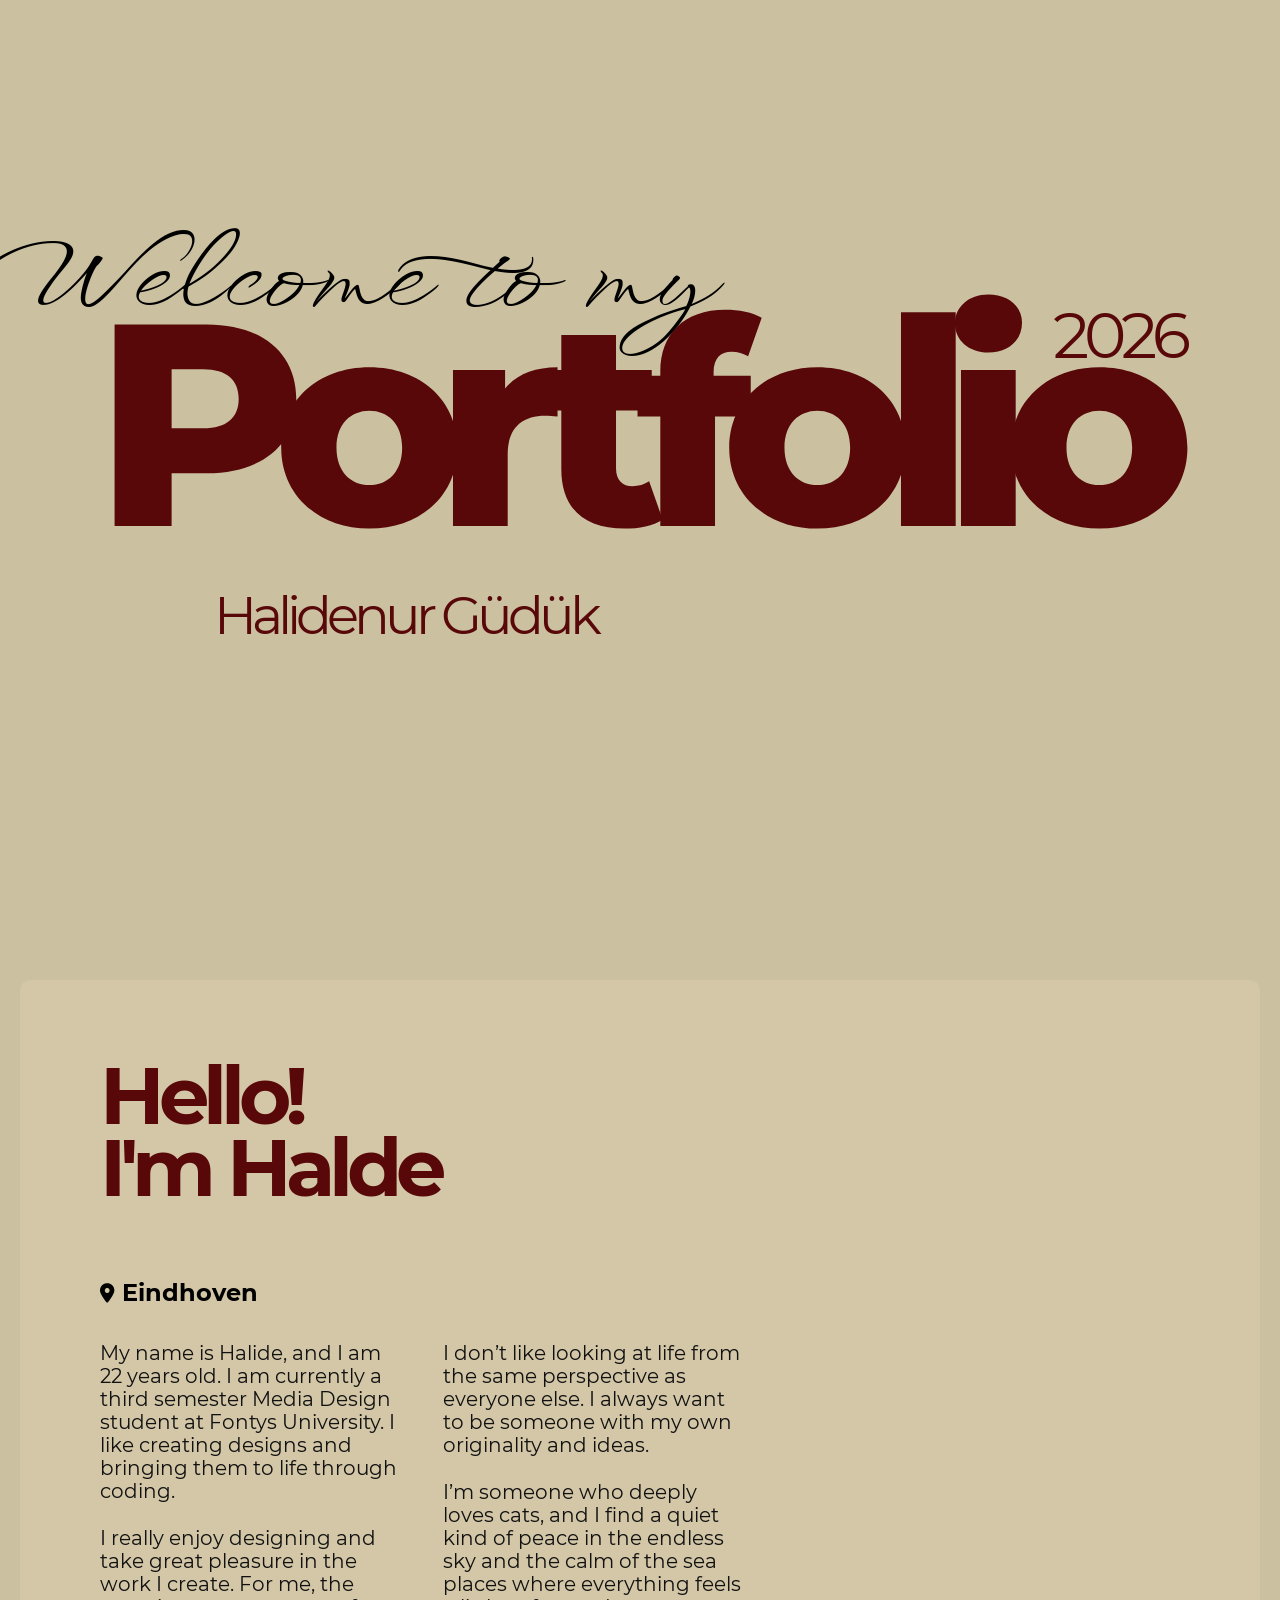
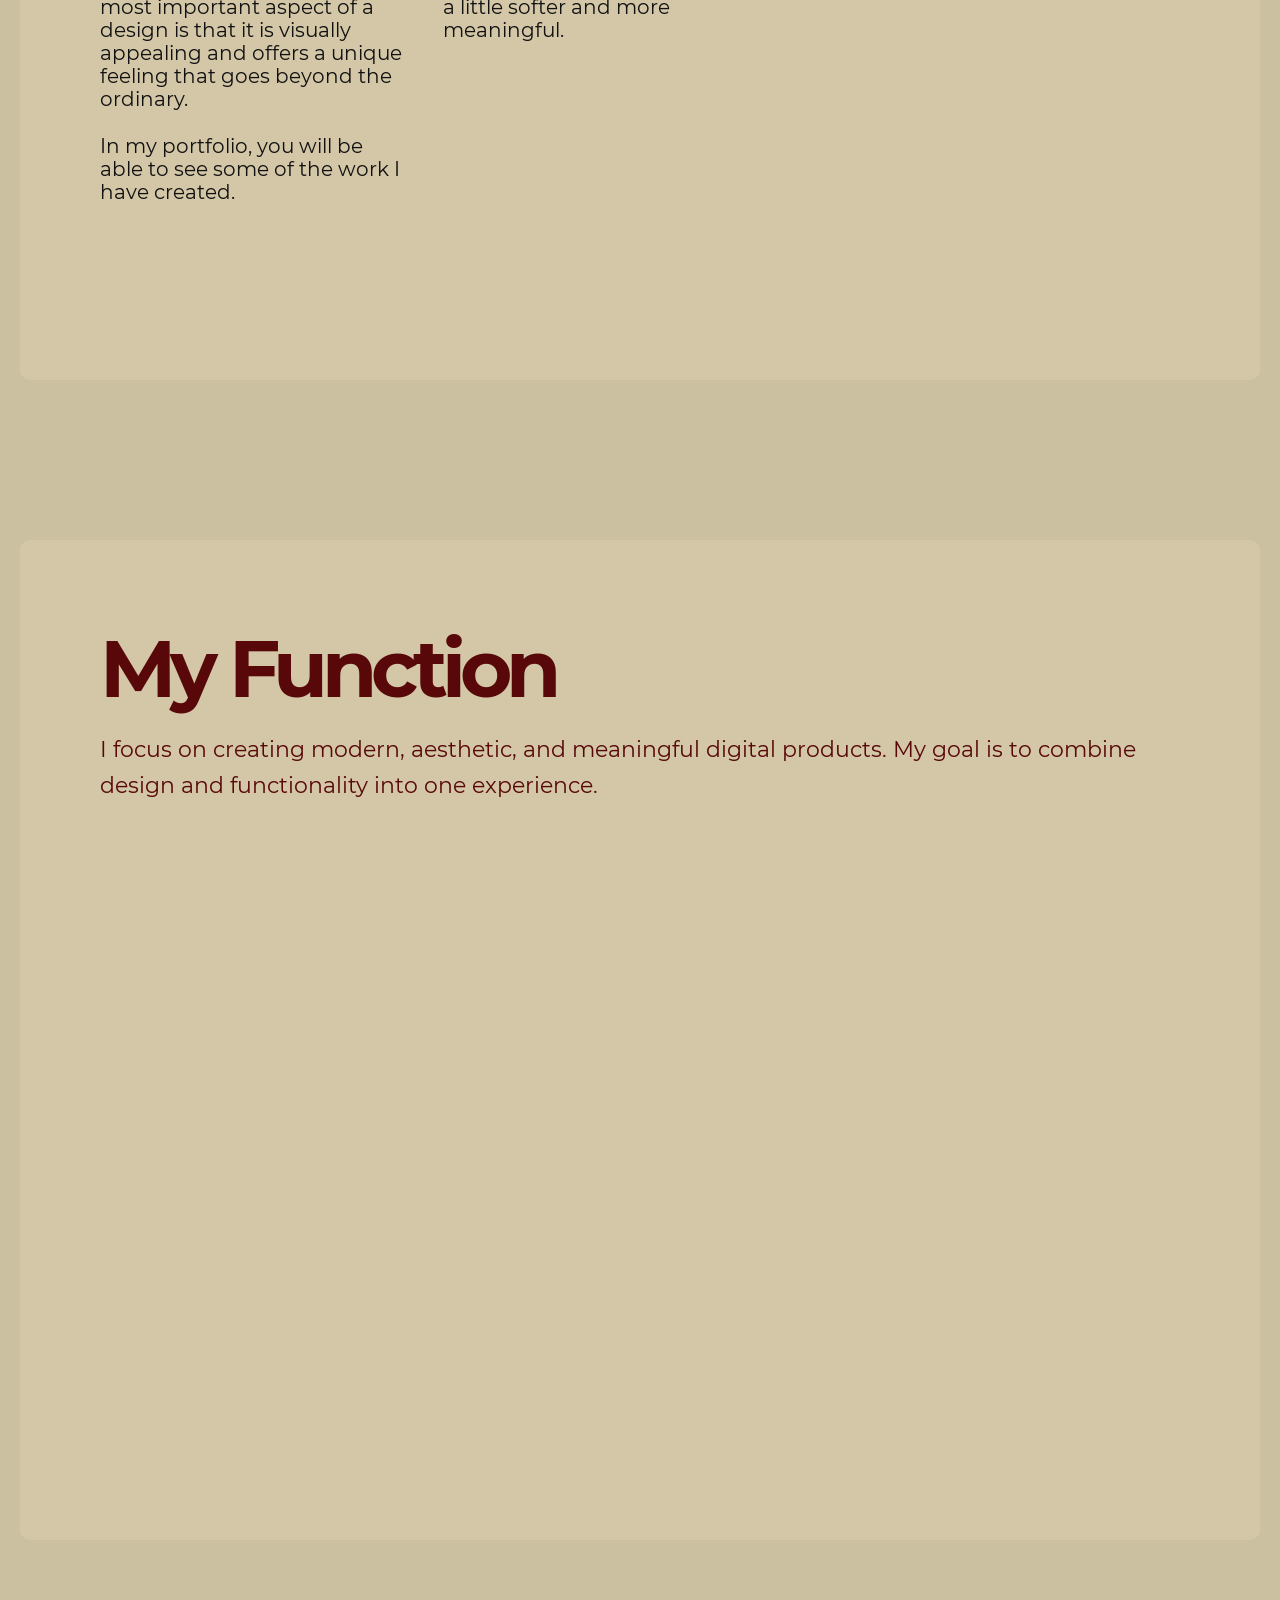
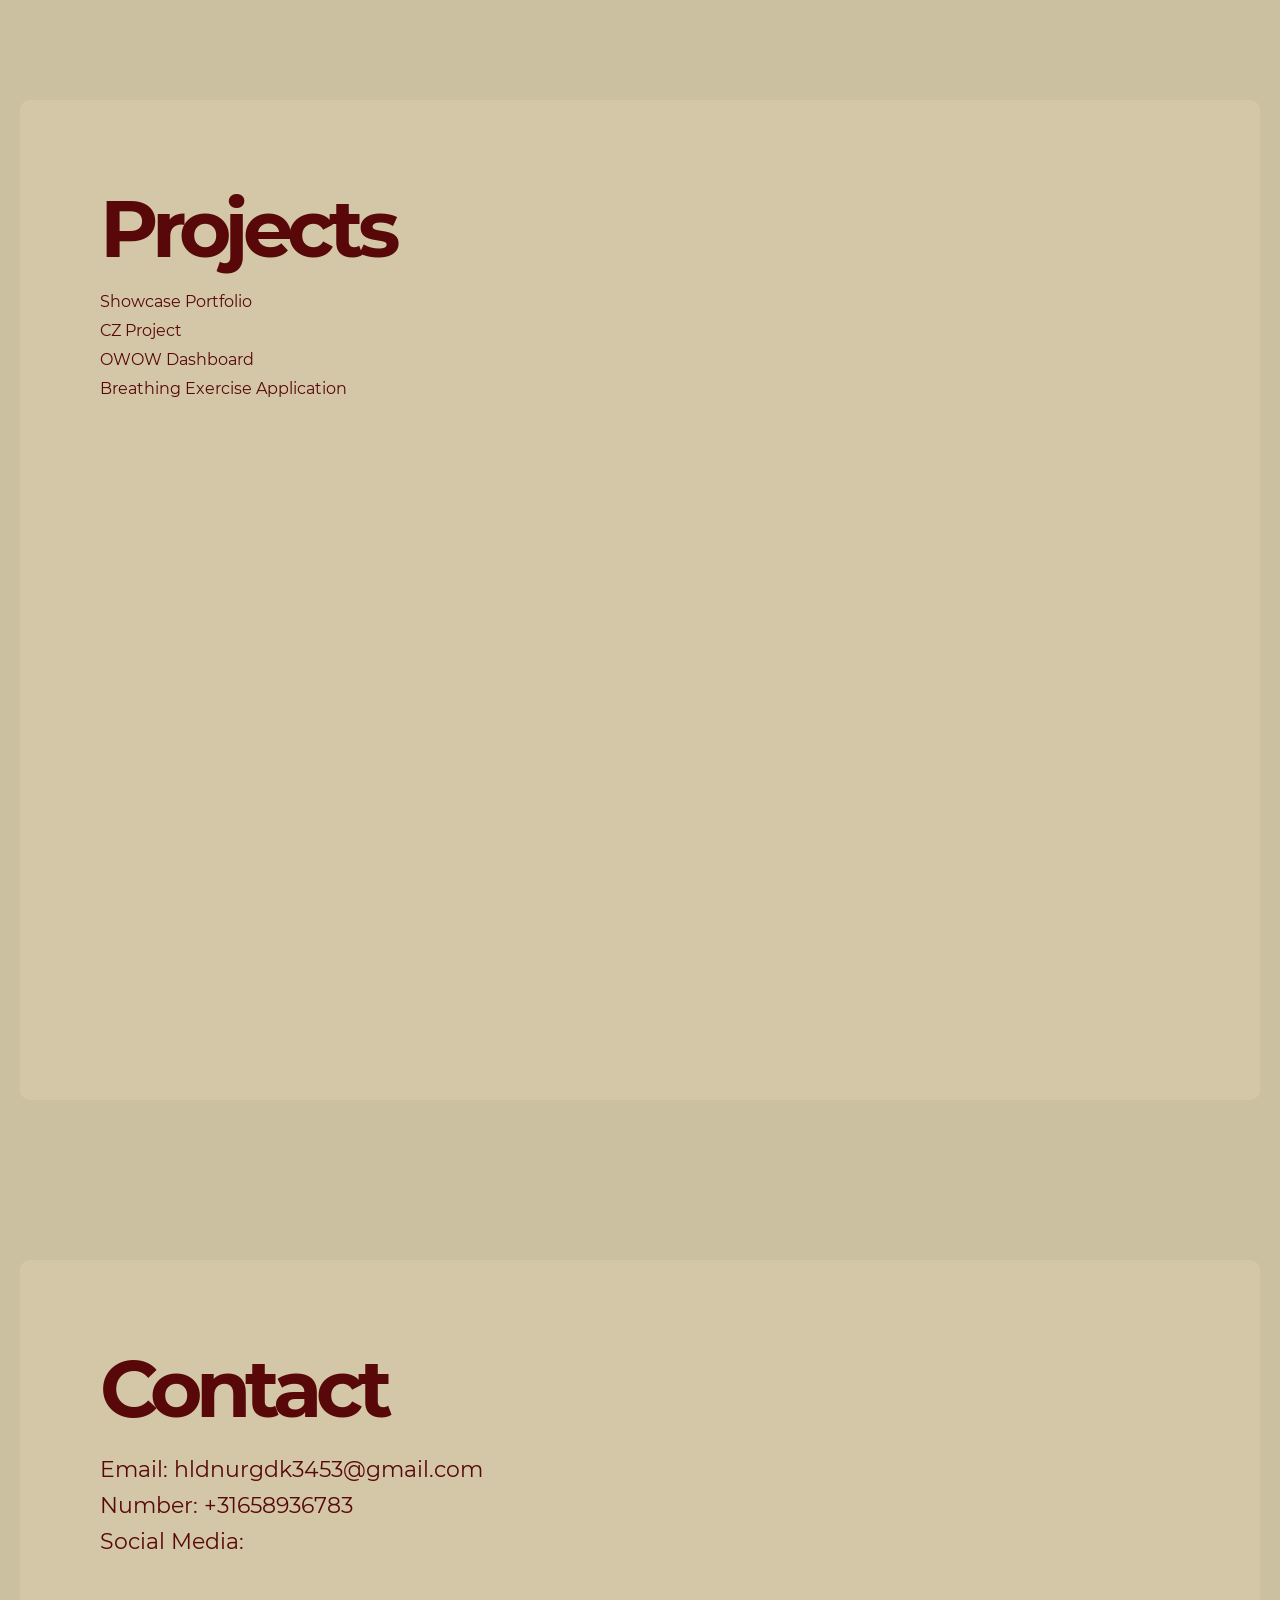
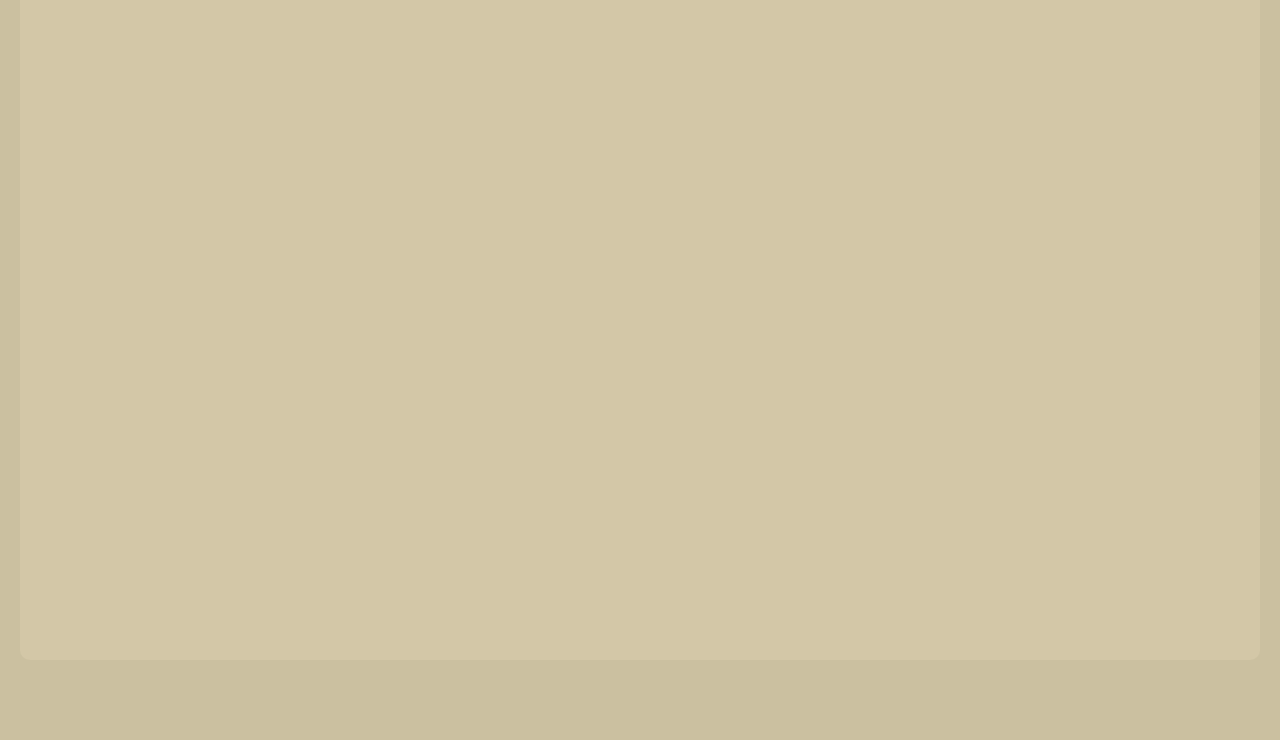
==== index.html @ fb5abbe4 "first commit" ====
<!DOCTYPE html>
<html lang="en">
<head>
    <meta charset="UTF-8">
    <meta name="viewport" content="width=device-width, initial-scale=1.0">
    <title>Portfolio - Halde</title>
    <link rel="stylesheet" href="https://cdnjs.cloudflare.com/ajax/libs/font-awesome/6.5.0/css/all.min.css">
    <link rel="stylesheet" href="css/style.css">
</head>
<body>

<!-- HERO -->
<section class="hero">
    <div class="hero-content">
        <h1 class="script-title">Welcome to my</h1>

        <div class="portfolio-row">
            <h2 class="main-title">Portfolio</h2>
            <span class="year">2026</span>
        </div>

        <div class="line"></div>

        <p class="name">Halidenur Güdük</p>
    </div>
</section>


<section class="about">
    <div class="card">
        <h2>Hello! <br> I'm Halde</h2>

        <p class="location">
        <i class="fa-solid fa-location-dot"></i>
            Eindhoven
        </p>
        
        <div class="about-text">
            <div>
                <p>My name is Halide, and I am 22 years old. I am currently a third semester Media Design student at Fontys University. I like creating designs and bringing them to life through coding.</p>
                <p>I really enjoy designing and take great pleasure in the work I create. For me, the most important aspect of a design is that it is visually appealing and offers a unique feeling that goes beyond the ordinary.</p>
                <p>In my portfolio, you will be able to see some of the work I have created.</p>
            </div>

            <div>
                <p>I don’t like looking at life from the same perspective as everyone else. I always want to be someone with my own originality and ideas.</p>
                <p>I’m someone who deeply loves cats, and I find a quiet kind of peace in the endless sky and the calm of the sea places where everything feels a little softer and more meaningful.</p>
            </div>
        </div>
    </div>
</section>


<!-- FUNCTION -->
<section class="function">
    <div class="card">
        <h2>My Function</h2>
        <p>
            I focus on creating modern, aesthetic, and meaningful digital products.
            My goal is to combine design and functionality into one experience.
        </p>
    </div>
</section>

<!-- PROJECTS -->
<section class="projects">
    <div class="card">
        <h2>Projects</h2>
        <ul>
            <li>Showcase Portfolio</li>
            <li>CZ Project</li>
            <li>OWOW Dashboard</li>
            <li>Breathing Exercise Application</li>
        </ul>
    </div>
</section>

<!-- CONTACT -->
<section class="contact">
    <div class="card">
        <h2>Contact</h2>
        <p>Email: hldnurgdk3453@gmail.com</p>
        <p>Number: +31658936783</p>
        <p>Social Media: </p>
    </div>
</section>

<script src="js/scripts.js"></script>
</body>
</html>
---- css/style.css ----
@font-face {
    font-family: 'Montserrat';
    src: url('../fonts/montserrat.regular.ttf') format('truetype');
    font-weight: 400;
}

@font-face {
    font-family: 'Montserrat';
    src: url('../fonts/montserrat.bold.ttf') format('truetype');
    font-weight: 700;
}

@font-face {
    font-family: 'Montserrat';
    src: url('../fonts/montserrat.extrabold.otf') format('opentype');
    font-weight: 900;
}

@font-face {
    font-family: 'WindSong';
    src: url('../fonts/WindSong-Regular.ttf') format('truetype');
    font-weight: 400;
}

@font-face {
    font-family: 'WindSong';
    src: url('../fonts/WindSong-Medium.ttf') format('truetype');
    font-weight: 500;
}


* {
    margin: 0;
    padding: 0;
    box-sizing: border-box;
}

body {
    font-family: 'Montserrat', sans-serif;
    background-color: #CBC0A0;
    color: #690706;
}

.hero {
    min-height: 100vh;
    background-color: #CBC0A0;
    display: flex;
    align-items: center;
    justify-content: center;
    overflow: hidden;
}

.hero-content {
    width: 88%;
    max-width: 1400px;
    position: relative;
}

.script-title {
    font-family: 'WindSong', cursive;
    font-size: 6.5rem;
    font-weight: 400;
    color: #000000;
    line-height: 0.8;
    margin-left: -130px;
    margin-bottom: -15px;
}

.portfolio-row {
    display: flex;
    align-items: flex-start;
    gap: 28px;
}

.main-title {
    font-family: 'Montserrat', sans-serif;
    font-size: 18rem;
    font-weight: 900;
    letter-spacing: -30px;
    line-height: 0.78;
    color: #580809;
}

.year {
    font-size: 4rem;
    font-weight: 400;
    letter-spacing: -5px;
    margin-top: -15px;
    margin-left: -140px;
    color: #580809;
}


.name {
    font-size: 3.3rem;
    font-weight: 400;
    letter-spacing: -5px;
    margin-left: 120px;
    margin-top: 22px;
    color: #580809;
}

/* SECTIONS */
section {
    padding: 80px 20px;
    display: flex;
    justify-content: center;
}

/* CARD */
.card {
    background: #d3c7a7;
    color: #580809;
    padding: 80px;
    max-width: 3000px;
    min-height: 1000px;
    width: 100%;
    border-radius: 10px;
}

 .location {
    display: flex;
    align-items: center;
    gap: 8px;

    font-size: 1.5em;
    font-weight: 600;
    color: #000000;
}

.location i {
    font-size: 1.2rem;
}

/* ABOUT SECTION */
.about .card {
    position: relative;
}

.about .card h2 {
    font-size: 5rem;
    line-height: 0.9;
    margin-bottom: 70px;
}

.about-text {
    width: 650px;
    display: grid;
    grid-template-columns: 1fr 1fr;
    gap: 35px;
    margin-top: 30px;
}

.about-text p {
    font-size: 1.25rem;
    line-height: 1.15;
    margin-bottom: 24px;
    color: #111;
}

/* TEXT */
h2 {
    margin-bottom: 15px;
    font-size: 5rem;
    letter-spacing: -6px;
}

p {
    line-height: 1.6;
    font-size: 1.4rem;
}

/* PROJECT LIST */
ul {
    list-style: none;
}

li {
    margin: 10px 0;
}
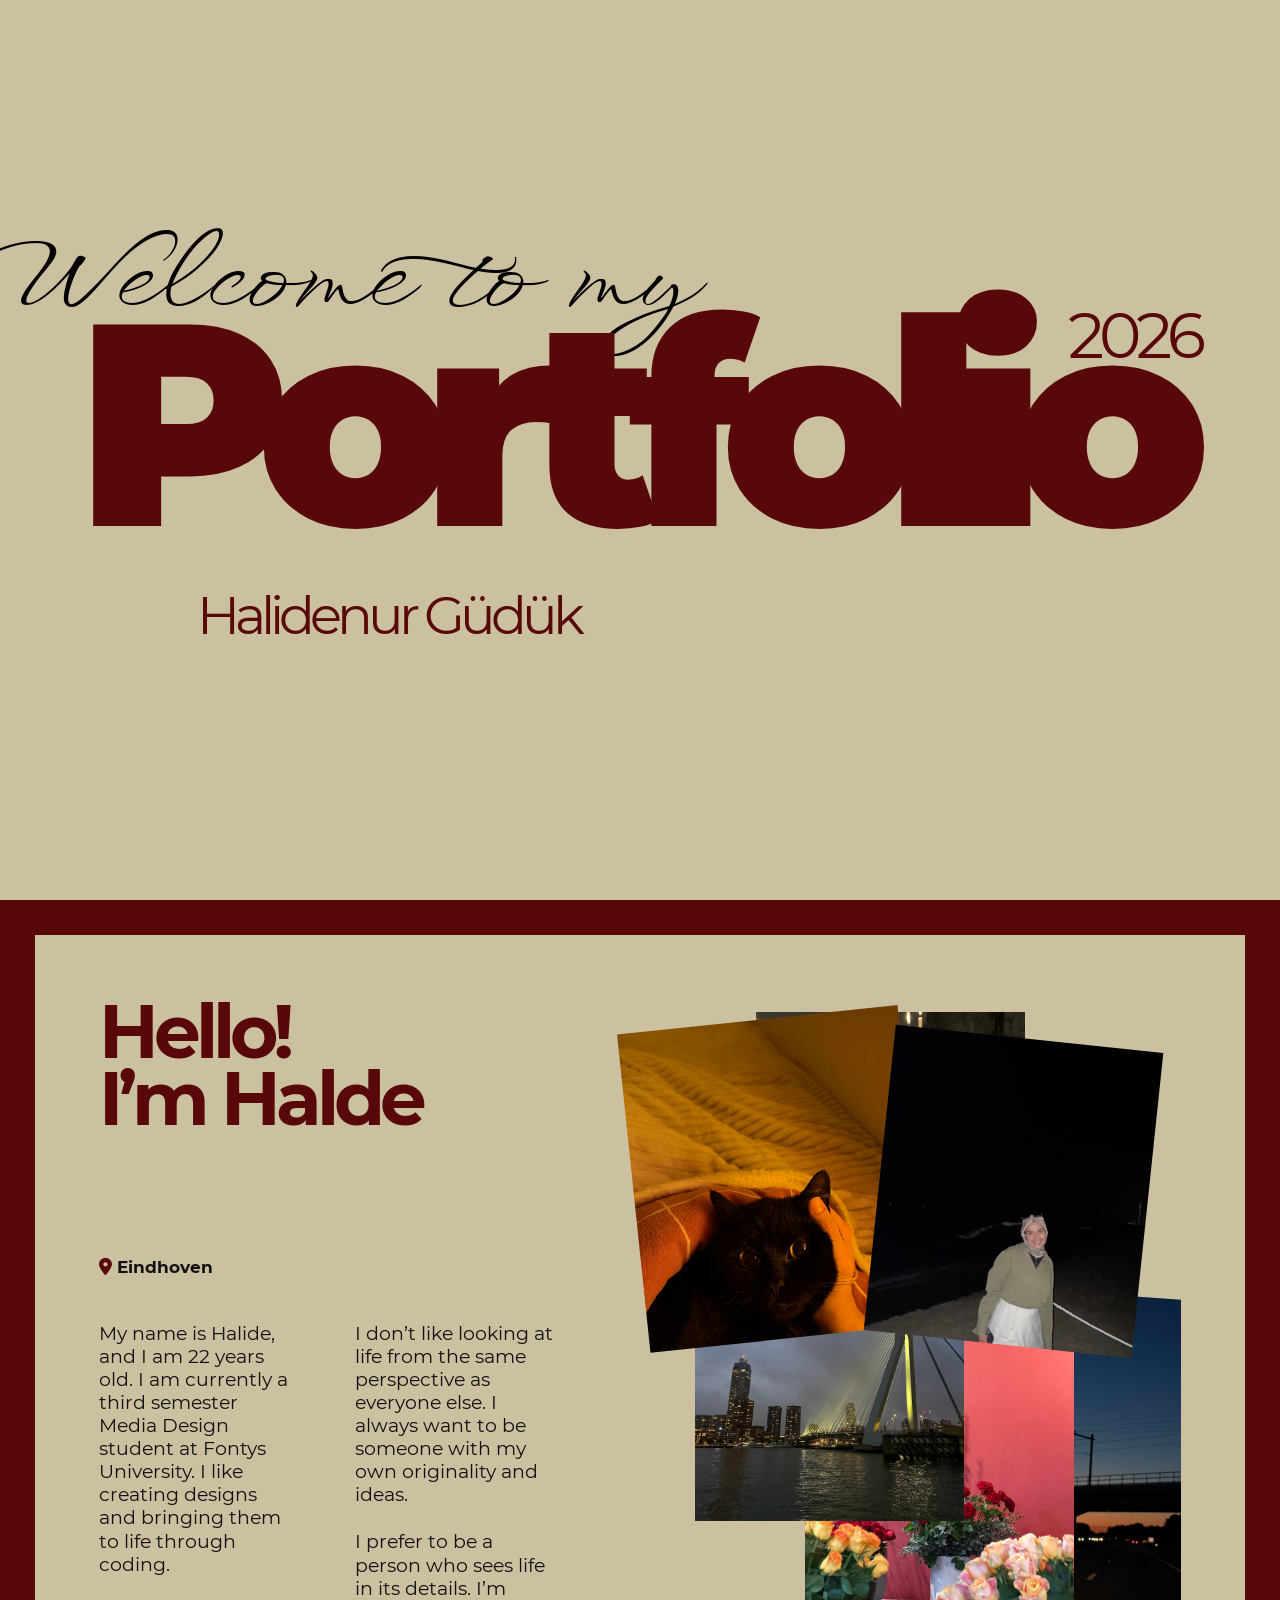
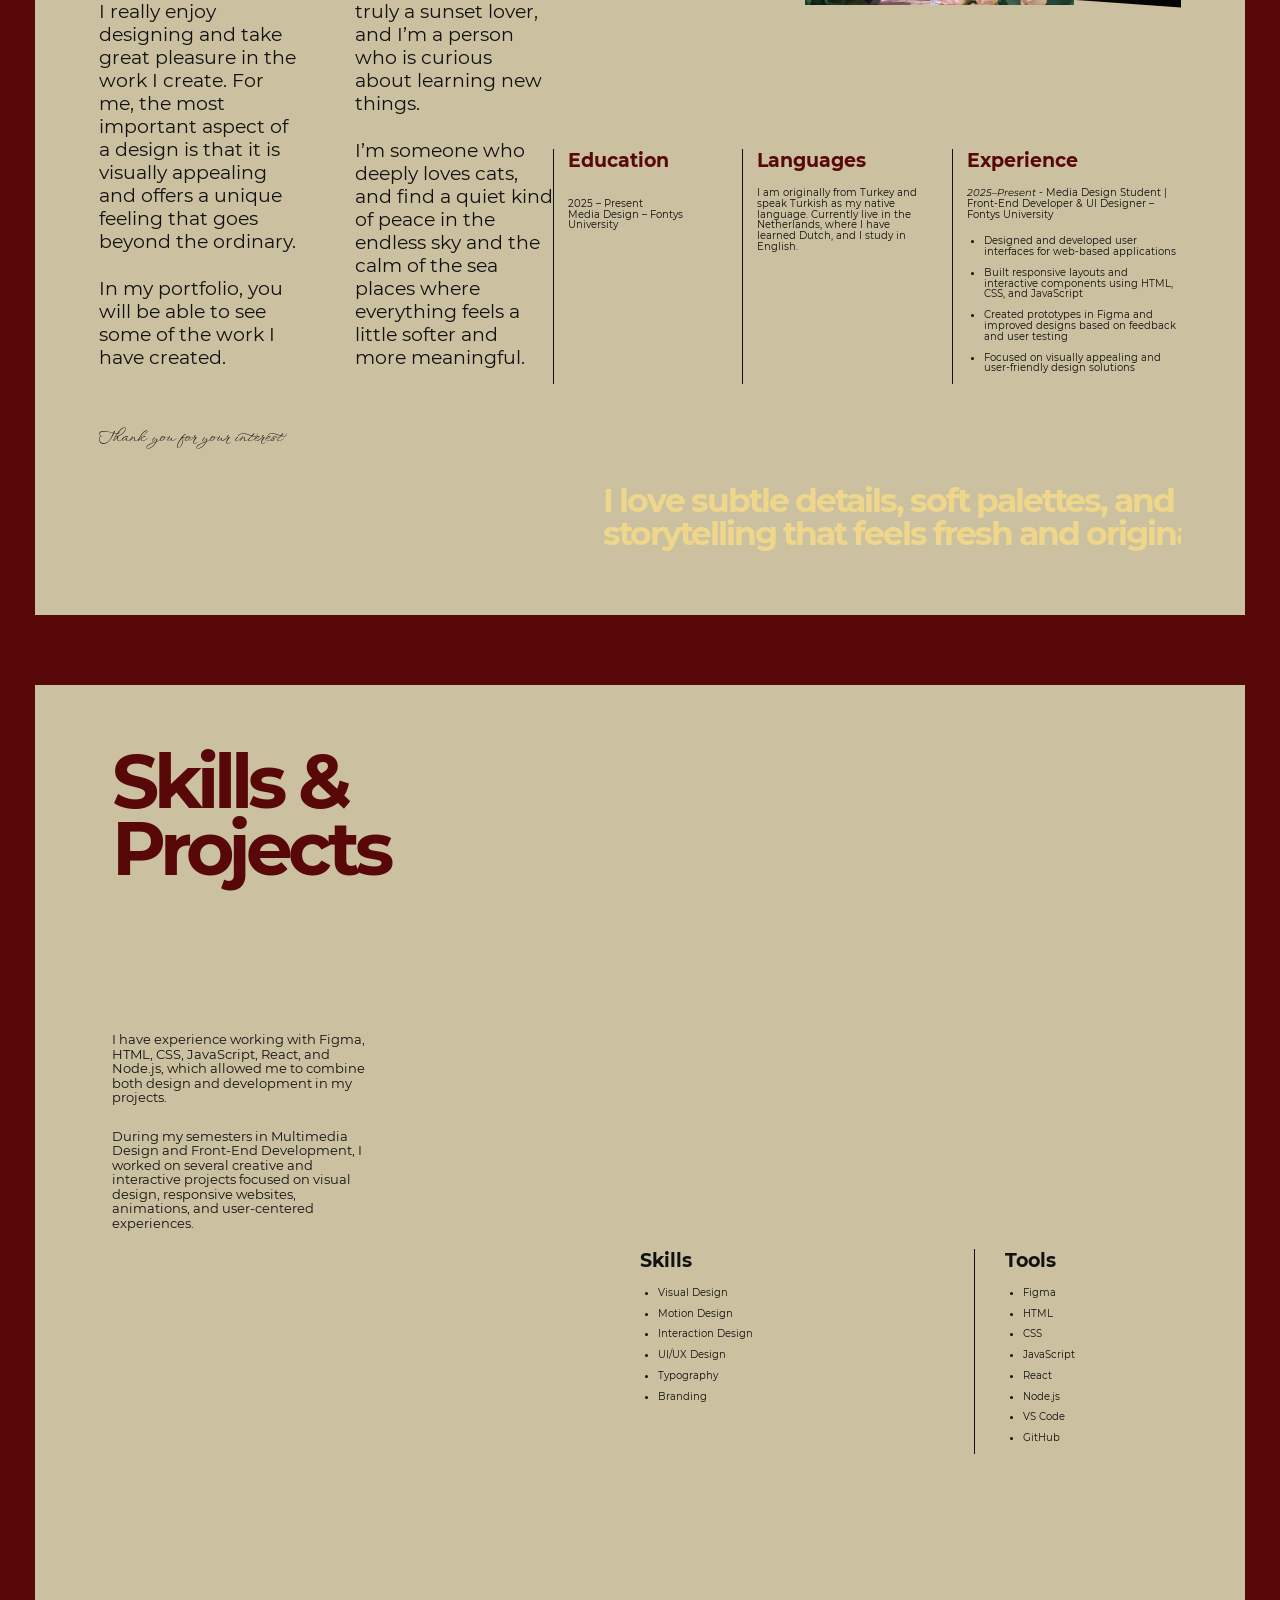
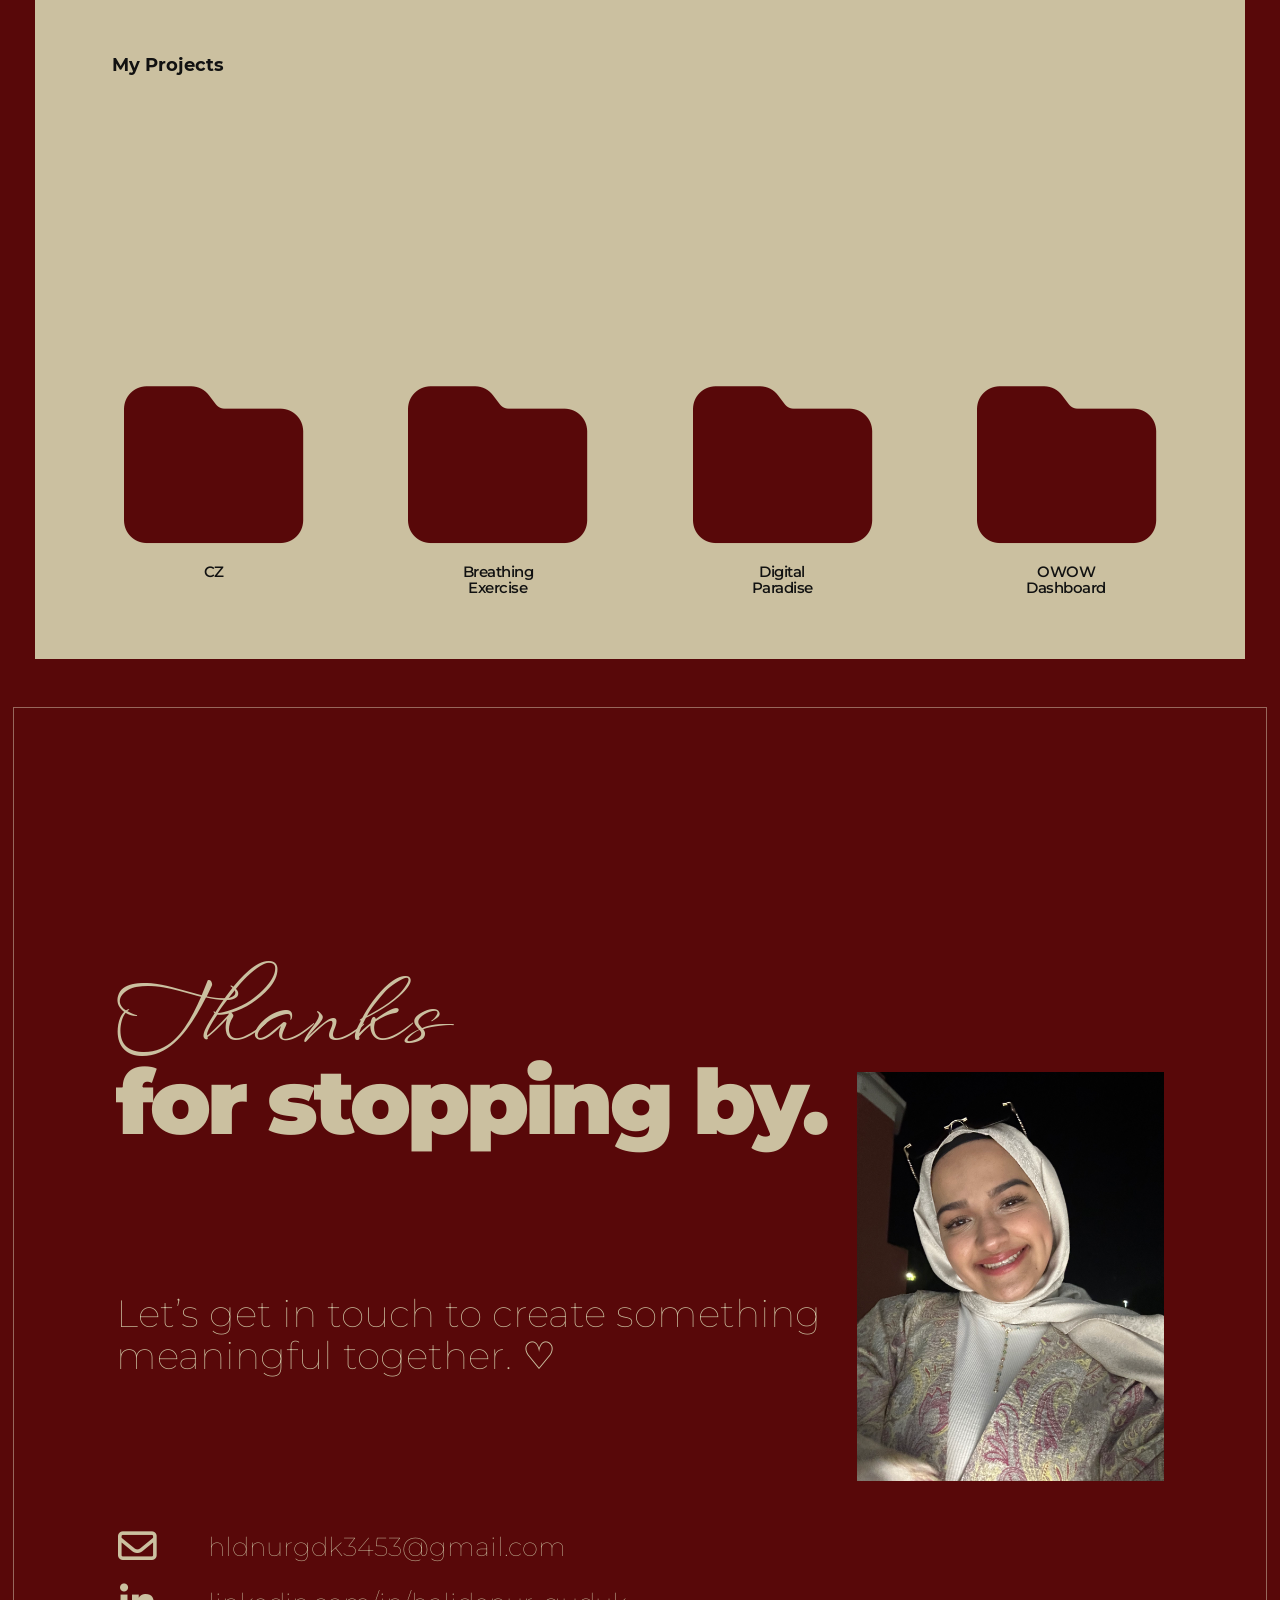
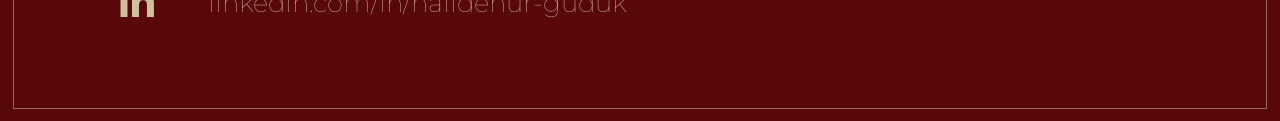
==== commit b4ac99f6: "The Final Version" ====
--- a/index.html
+++ b/index.html
@@ -5,6 +5,9 @@
     <meta name="viewport" content="width=device-width, initial-scale=1.0">
     <title>Portfolio - Halde</title>
     <link rel="stylesheet" href="https://cdnjs.cloudflare.com/ajax/libs/font-awesome/6.5.0/css/all.min.css">
+    <link rel="preconnect" href="https://fonts.googleapis.com">
+    <link rel="preconnect" href="https://fonts.gstatic.com" crossorigin>
+    <link href="https://fonts.googleapis.com/css2?family=Montserrat:wght@200;300;400;500;700;900&display=swap" rel="stylesheet">
     <link rel="stylesheet" href="css/style.css">
 </head>
 <body>
@@ -26,62 +29,275 @@
 </section>
 
 
-<section class="about">
-    <div class="card">
-        <h2>Hello! <br> I'm Halde</h2>
+<section class="about frame-about">
+    <div class="about-frame">
+
+    <div class="about-left">
+        <h2>Hello!<br>I’m Halde</h2>
 
         <p class="location">
-        <i class="fa-solid fa-location-dot"></i>
+            <i class="fa-solid fa-location-dot"></i>
             Eindhoven
         </p>
-        
-        <div class="about-text">
+
+        <div class="about-columns">
             <div>
                 <p>My name is Halide, and I am 22 years old. I am currently a third semester Media Design student at Fontys University. I like creating designs and bringing them to life through coding.</p>
+
                 <p>I really enjoy designing and take great pleasure in the work I create. For me, the most important aspect of a design is that it is visually appealing and offers a unique feeling that goes beyond the ordinary.</p>
+
                 <p>In my portfolio, you will be able to see some of the work I have created.</p>
+
+                <p class="signature">Thank you for your interest</p>
             </div>
 
             <div>
                 <p>I don’t like looking at life from the same perspective as everyone else. I always want to be someone with my own originality and ideas.</p>
-                <p>I’m someone who deeply loves cats, and I find a quiet kind of peace in the endless sky and the calm of the sea places where everything feels a little softer and more meaningful.</p>
-            </div>
-        </div>
-    </div>
+
+                <p>I prefer to be a person who sees life in its details. I’m truly a sunset lover, and I’m a person who is curious about learning new things.</p>
+
+                <p>I’m someone who deeply loves cats, and find a quiet kind of peace in the endless sky and the calm of the sea places where everything feels a little softer and more meaningful.</p>
+            </div>
+        </div>
+    </div>
+
+    <div class="about-right">
+
+        <div class="photo-collage">
+            <img src="images/photo3.jpeg" class="photo photo-1" alt="">
+            <img src="images/photo4.jpeg" class="photo photo-2" alt="">
+            <img src="images/photo7.jpeg" class="photo photo-3" alt="">
+            <img src="images/photo19.jpeg" class="photo photo-4" alt="">
+            <img src="images/photo22.jpeg" class="photo photo-5" alt="">
+            <img src="images/photo25.jpeg" class="photo photo-6" alt="">
+        </div>
+
+	<div id="hiddenGallery" style="display:none;">
+            <img src="images/photo1.jpeg" alt="">
+            <img src="images/photo2.jpeg" alt="">
+            <img src="images/photo5.jpeg" alt="">
+            <img src="images/photo6.jpeg" alt="">
+            <img src="images/photo8.jpeg" alt="">
+            <img src="images/photo9.jpeg" alt="">
+            <img src="images/photo10.jpeg" alt="">
+            <img src="images/photo11.jpeg" alt="">
+            <img src="images/photo12.jpeg" alt="">
+            <img src="images/photo13.jpeg" alt="">
+            <img src="images/photo14.jpeg" alt="">
+            <img src="images/photo15.jpeg" alt="">
+            <img src="images/photo16.jpeg" alt="">
+            <img src="images/photo17.jpeg" alt="">
+            <img src="images/photo18.jpeg" alt="">
+            <img src="images/photo20.jpeg" alt="">
+            <img src="images/photo21.jpeg" alt="">
+            <img src="images/photo23.jpeg" alt="">
+            <img src="images/photo24.jpeg" alt="">
+            <img src="images/photo26.jpeg" alt="">
+        </div>
+
+        <div class="photo-lightbox" id="photoLightbox">
+            <button class="lightbox-close" id="lightboxClose">×</button>
+            <button class="lightbox-btn left" id="prevPhoto">‹</button>
+            <img src="" alt="" id="lightboxImage">
+            <button class="lightbox-btn right" id="nextPhoto">›</button>
+        </div>
+
+
+        <div class="info-row">
+            <div>
+                <h3>Education</h3>
+                <p><br>2025 – Present<br>Media Design – Fontys University</p>
+            </div>
+
+            <div>
+                <h3>Languages</h3>
+                <p>
+                    I am originally from Turkey and speak Turkish as my native language.
+                    Currently live in the Netherlands, where I have learned Dutch,
+                    and I study in English.
+                </p>
+            </div>
+
+            <div>
+                <h3>Experience</h3>
+
+                <p>
+                    <em>2025–Present</em> - Media Design Student |
+                    Front-End Developer & UI Designer – Fontys University
+                </p>
+
+                <ul>
+                    <li>Designed and developed user interfaces for web-based applications</li>
+                    <li>Built responsive layouts and interactive components using HTML, CSS, and JavaScript</li>
+                    <li>Created prototypes in Figma and improved designs based on feedback and user testing</li>
+                    <li>Focused on visually appealing and user-friendly design solutions</li>
+                </ul>
+            </div>
+        </div>
+
+        <h3 class="bottom-quote">
+            I love subtle details, soft palettes, and<br>
+            storytelling that feels fresh and original.
+        </h3>
+
+    </div>
+
+</div>
+
 </section>
 
 
-<!-- FUNCTION -->
-<section class="function">
-    <div class="card">
-        <h2>My Function</h2>
-        <p>
-            I focus on creating modern, aesthetic, and meaningful digital products.
-            My goal is to combine design and functionality into one experience.
-        </p>
+<!-- SKILLS & PROJECTS -->
+<section class="skills-projects">
+    <div class="skills-frame">
+
+        <div class="skills-top">
+            <div class="skills-left">
+                <h2>Skills &<br>Projects</h2>
+
+                <p>
+                    I have experience working with Figma, HTML, CSS, JavaScript,
+                    React, and Node.js, which allowed me to combine both design
+                    and development in my projects.
+                </p>
+
+                <p>
+                    During my semesters in Multimedia Design and Front-End Development,
+                    I worked on several creative and interactive projects focused on
+                    visual design, responsive websites, animations, and user-centered
+                    experiences.
+                </p>
+            </div>
+
+            <div class="skills-list">
+                <h3>Skills</h3>
+                <ul>
+                    <li>Visual Design</li>
+                    <li>Motion Design</li>
+                    <li>Interaction Design</li>
+                    <li>UI/UX Design</li>
+                    <li>Typography</li>
+                    <li>Branding</li>
+                </ul>
+            </div>
+
+            <div class="tools-list">
+                <h3>Tools</h3>
+                <ul>
+                    <li>Figma</li>
+                    <li>HTML</li>
+                    <li>CSS</li>
+                    <li>JavaScript</li>
+                    <li>React</li>
+                    <li>Node.js</li>
+                    <li>VS Code</li>
+                    <li>GitHub</li>
+                </ul>
+            </div>
+        </div>
+
+        <h3 class="my-projects-title">My Projects</h3>
+
+        <div class="folder-row">
+            <a href="projects/cz.html" class="project-folder">
+                <div class="folder-preview">
+
+                    <img src="images/photo31.png" class="preview-img img-1" alt="">
+                    <img src="images/photo30.png" class="preview-img img-2" alt="">
+                    <img src="images/photo29.png" class="preview-img img-3" alt="">
+
+                    <i class="fa-solid fa-folder"></i>
+                </div>
+                <span>CZ</span>
+            </a>
+
+
+              <a href="projects/breathing.html" class="project-folder">
+
+                <div class="folder-preview">
+
+                    <img src="images/photo32.png" class="preview-img img-1" alt="">
+                    <img src="images/photo33.png" class="preview-img img-2" alt="">
+                    <img src="images/photo35.png" class="preview-img img-3" alt="">
+
+                    <i class="fa-solid fa-folder"></i>
+
+                </div>
+                <span>Breathing<br>Exercise</span>
+            </a>
+
+
+            <a href="projects/digital-paradise.html" class="project-folder">
+
+                <div class="folder-preview">
+
+                    <img src="images/photo36.png" class="preview-img img-1" alt="">
+                    <img src="images/photo37.png" class="preview-img img-2" alt="">
+                    <img src="images/photo38.png" class="preview-img img-3" alt="">
+
+                    <i class="fa-solid fa-folder"></i>
+
+                </div>
+                <span>Digital<br>Paradise</span>
+            </a>
+
+            <a href="projects/owow-dashboard.html" class="project-folder">
+
+                <div class="folder-preview">
+
+                    <img src="images/photo40.png" class="preview-img img-1" alt="">
+                    <img src="images/photo41.png" class="preview-img img-2" alt="">
+                    <img src="images/photo43.png" class="preview-img img-3" alt="">
+
+                    <i class="fa-solid fa-folder"></i>
+
+                </div>
+
+                <span>OWOW<br>Dashboard</span>
+
+            </a>
+        </div>
+
     </div>
 </section>
 
-<!-- PROJECTS -->
-<section class="projects">
-    <div class="card">
-        <h2>Projects</h2>
-        <ul>
-            <li>Showcase Portfolio</li>
-            <li>CZ Project</li>
-            <li>OWOW Dashboard</li>
-            <li>Breathing Exercise Application</li>
-        </ul>
-    </div>
-</section>
 
 <!-- CONTACT -->
-<section class="contact">
-    <div class="card">
-        <h2>Contact</h2>
-        <p>Email: hldnurgdk3453@gmail.com</p>
-        <p>Number: +31658936783</p>
-        <p>Social Media: </p>
+<section class="contact-section">
+    <div class="contact-frame">
+
+        <div class="contact-inner">
+
+            <div class="contact-left">
+                <h2>
+                    <span>Thanks</span>
+                    for stopping by.
+                </h2>
+
+                <p class="contact-text">
+                    Let’s get in touch to create something<br>
+                    meaningful together. ♡
+                </p>
+
+                <div class="contact-links">
+                    <p>
+                        <i class="fa-regular fa-envelope"></i>
+                        hldnurgdk3453@gmail.com
+                    </p>
+
+                    <p>
+                        <i class="fa-brands fa-linkedin-in"></i>
+                        linkedin.com/in/halidenur-guduk
+                    </p>
+                </div>
+            </div>
+
+            <div class="contact-image">
+                <img src="images/photo27.jpeg" alt="">
+            </div>
+
+        </div>
+
     </div>
 </section>
 
--- a/css/style.css
+++ b/css/style.css
@@ -38,7 +38,7 @@
 body {
     font-family: 'Montserrat', sans-serif;
     background-color: #CBC0A0;
-    color: #690706;
+    color: #580809;
 }
 
 .hero {
@@ -101,21 +101,27 @@
 }
 
 /* SECTIONS */
-section {
+/* section {
     padding: 80px 20px;
     display: flex;
     justify-content: center;
-}
+} */
 
 /* CARD */
-.card {
-    background: #d3c7a7;
+/* .card {
+    background: #CBC0A0;
     color: #580809;
-    padding: 80px;
-    max-width: 3000px;
-    min-height: 1000px;
+
     width: 100%;
-    border-radius: 10px;
+    min-height: 100vh;
+
+    padding: 7vw;
+
+    border-radius: 0;
+
+    display: flex;
+    flex-direction: column;
+    justify-content: center;
 }
 
  .location {
@@ -128,35 +134,358 @@
     color: #000000;
 }
 
-.location i {
-    font-size: 1.2rem;
-}
-
-/* ABOUT SECTION */
-.about .card {
-    position: relative;
-}
-
-.about .card h2 {
-    font-size: 5rem;
+.location {
+    font-size: clamp(1.5rem, 2vw, 2.7rem);
+} */
+
+
+
+/* ABOUT SECTION, SKILLS& PROJECTS */
+.frame-about {
+    min-height: 100vh;
+    background: #580809;
+    padding: 35px;
+}
+
+.about-frame {
+    width: 100%;
+    min-height: calc(100vh - 70px);
+    background: #CBC0A0;
+    padding: clamp(25px, 5vw, 80px);
+    display: grid;
+    grid-template-columns: 42% 58%;
+    align-items: start;
+    overflow: hidden;
+}
+
+.about-left h2 {
+    font-size: clamp(3rem, 5.8vw, 7rem);
     line-height: 0.9;
-    margin-bottom: 70px;
-}
-
-.about-text {
-    width: 650px;
+    letter-spacing: -5px;
+    color: #580809;
+    margin-bottom: 120px;
+}
+
+.frame-about .location {
+    font-size: 1.35vw;
+    font-weight: 700;
+    margin-bottom: 42px;
+    color: #111;
+}
+
+.frame-about .location i {
+    color: #580809;
+}
+
+.about-columns {
     display: grid;
     grid-template-columns: 1fr 1fr;
-    gap: 35px;
-    margin-top: 30px;
-}
-
-.about-text p {
-    font-size: 1.25rem;
-    line-height: 1.15;
+    gap: 4.5vw;
+    max-width: 850px;
+}
+
+.about-columns p {
+    font-size: clamp(1.2rem, 1vw, 1.5rem);
+    line-height: 1.2;
     margin-bottom: 24px;
     color: #111;
 }
+
+.signature {
+    font-family: 'WindSong', cursive;
+    font-size: 1.2vw !important;
+    font-weight: 300;
+    margin-top: 60px;
+}
+
+.about-right {
+    width: 100%;
+    overflow: hidden;
+    position: relative;
+    display: flex;
+    flex-direction: column;
+}
+
+.photo-collage {
+    position: relative;
+    height: 650px;
+    width: 70%;
+    margin-top: 0;
+    margin-left: 80px;
+}
+
+.photo {
+    position: absolute;
+    object-fit: cover;
+}
+
+.photo-1 {
+    width: clamp(180px, 22vw, 320px);
+    height: clamp(210px, 25vw, 360px);
+    left: 0%;
+    top: 3%;
+    transform: rotate(-6deg);
+    z-index: 7;
+}
+
+.photo-2 {
+    width: clamp(170px, 21vw, 300px);
+    height: clamp(200px, 24vw, 340px);
+    left: 28%;
+    top: 2%;
+    z-index: 6;
+}
+
+.photo-3 {
+    width: clamp(170px, 21vw, 300px);
+    height: clamp(200px, 24vw, 340px);
+    left: 56%;
+    top: 6%;
+    transform: rotate(6deg);
+    z-index: 8;
+}
+
+.photo-4 {
+    width: clamp(170px, 21vw, 300px);
+    height: clamp(200px, 24vw, 340px);
+    left: 14%;
+    top: 33%;
+    z-index: 6;
+}
+
+.photo-5 {
+    width: clamp(170px, 21vw, 300px);
+    height: clamp(200px, 24vw, 340px);
+    left: 39%;
+    top: 46%;
+    z-index: 5;
+}
+
+.photo-6 {
+    width: clamp(170px, 21vw, 300px);
+    height: clamp(200px, 24vw, 340px);
+    left: 68%;
+    top: 45%;
+    transform: rotate(4deg);
+    z-index: 3;
+}
+
+.info-row {
+    display: grid;
+    grid-template-columns: 0.8fr 0.9fr 1.1fr;
+    gap: 22px;
+    margin-top: 100px;
+}
+
+.info-row > div {
+    border-left: 1px solid #111;
+    padding-left: 14px;
+}
+
+.info-row h3 {
+    font-size: 1.45vw;
+    margin-bottom: 16px;
+}
+
+.info-row p,
+.info-row li {
+    font-size: 0.78vw;
+    line-height: 1.08;
+    color: #111;
+}
+
+.info-row ul {
+    margin-top: 16px;
+    padding-left: 17px;
+    list-style: disc;
+}
+
+.bottom-quote {
+    color: #EED78A;
+    font-size: 2.6vw;
+    line-height: 1;
+    letter-spacing: -2px;
+    width: 850px;
+    max-width: 850px;
+    margin-top: 100px;
+    margin-left: 50px;
+    white-space: nowrap;
+}
+
+
+@media (max-width: 1100px) {
+
+    .about-frame {
+        grid-template-columns: 1fr;
+    }
+
+    .photo-collage {
+        position: relative;
+        width: 100%;
+        height: clamp(360px, 45vw, 650px);
+        margin-left: 0;
+    }
+
+    .photo {
+        position: absolute;
+        object-fit: cover;
+    }
+
+    .photo-1 {
+        width: clamp(180px, 22vw, 320px);
+        height: clamp(210px, 25vw, 360px);
+        left: 0%;
+        top: 2%;
+    }
+
+    .photo-2 {
+        width: clamp(170px, 21vw, 300px);
+        height: clamp(200px, 24vw, 340px);
+        left: 28%;
+        top: -4%;
+    }
+
+    .photo-3 {
+        width: clamp(170px, 21vw, 300px);
+        height: clamp(200px, 24vw, 340px);
+        left: 56%;
+        top: -6%;
+    }
+
+    .photo-4 {
+        width: clamp(170px, 21vw, 300px);
+        height: clamp(200px, 24vw, 340px);
+        left: 14%;
+        top: 27%;
+    }
+
+    .photo-5 {
+        width: clamp(170px, 21vw, 300px);
+        height: clamp(200px, 24vw, 340px);
+        left: 39%;
+        top: 32%;
+    }
+
+    .photo-6 {
+        width: clamp(170px, 21vw, 300px);
+        height: clamp(200px, 24vw, 340px);
+        left: 65%;
+        top: 31%;
+    }
+
+    .info-row {
+        grid-template-columns: 1fr;
+    }
+
+    .about-columns {
+        grid-template-columns: 1fr;
+    }
+}
+
+
+.photo-collage {
+    cursor: pointer;
+}
+
+.photo {
+    transition: 
+        transform 0.45s ease,
+        left 0.45s ease,
+        top 0.45s ease,
+        scale 0.45s ease,
+        z-index 0s;
+}
+
+
+.photo-collage:hover .photo-1 {
+    left: -20px;
+    top: 5px;
+    transform: rotate(-10deg) scale(1.04);
+}
+
+.photo-collage:hover .photo-2 {
+    left: 120px;
+    top: -10px;
+    transform: rotate(-4deg) scale(1.04);
+}
+
+.photo-collage:hover .photo-3 {
+    left: 260px;
+    top: 5px;
+    transform: rotate(3deg) scale(1.04);
+}
+
+.photo-collage:hover .photo-4 {
+    left: 390px;
+    top: 30px;
+    transform: rotate(7deg) scale(1.04);
+}
+
+.photo-collage:hover .photo-5 {
+    left: 520px;
+    top: 15px;
+    transform: rotate(-3deg) scale(1.04);
+}
+
+.photo-collage:hover .photo-6 {
+    left: 650px;
+    top: 30px;
+    transform: rotate(6deg) scale(1.04);
+}
+
+
+.photo-lightbox {
+    position: fixed;
+    inset: 0;
+    background: #580809;
+    display: none;
+    align-items: center;
+    justify-content: center;
+    z-index: 9999;
+}
+
+.photo-lightbox.active {
+    display: flex;
+}
+
+.photo-lightbox img {
+    max-width: 78vw;
+    max-height: 78vh;
+    object-fit: contain;
+    border: 5px solid #CBC0A0;
+    background: #CBC0A0;
+}
+
+.lightbox-close {
+    position: absolute;
+    top: 35px;
+    right: 45px;
+    background: none;
+    border: none;
+    color: #ffe991;
+    font-size: 4rem;
+    cursor: pointer;
+}
+
+.lightbox-btn {
+    position: absolute;
+    top: 50%;
+    transform: translateY(-50%);
+    background: none;
+    border: none;
+    color: #ffe991;
+    font-size: 5rem;
+    cursor: pointer;
+}
+
+.lightbox-btn.left {
+    left: 60px;
+}
+
+.lightbox-btn.right {
+    right: 60px;
+}
+
 
 /* TEXT */
 h2 {
@@ -179,3 +508,956 @@
     margin: 10px 0;
 }
 
+.skills-projects {
+    min-height: 100vh;
+    background: #580809;
+    padding: 35px;
+    display: flex;
+    justify-content: center;
+    align-items: center;
+}
+
+.skills-frame {
+    width: 100%;
+    min-height: calc(100vh - 70px);
+    background: #CBC0A0;
+    padding: 5vw 6vw;
+    color: #111;
+}
+
+.skills-top {
+    display: grid;
+    grid-template-columns: 1.6fr 0.8fr 0.8fr;
+    gap: 140px;
+    align-items: start;
+}
+
+.skills-left h2 {
+    font-size: 5.8vw;
+    line-height: 0.9;
+    letter-spacing: -5px;
+    color: #580809;
+    margin-bottom: 150px;
+}
+
+.skills-left p {
+    width: 20vw;
+    font-size: 1.05vw;
+    line-height: 1.08;
+    margin-bottom: 24px;
+    color: #111;
+}
+
+.skills-list,
+.tools-list {
+    margin-top: 500px;
+}
+
+.tools-list {
+    border-left: 1px solid #111;
+    padding-left: 30px;
+}
+
+.skills-list h3,
+.tools-list h3 {
+    font-size: 1.45vw;
+    margin-bottom: 16px;
+}
+
+.skills-list ul,
+.tools-list ul {
+    list-style: disc;
+    padding-left: 18px;
+}
+
+.skills-list li,
+.tools-list li {
+    font-size: 0.78vw;
+    line-height: 1.08;
+    color: #111;
+}
+
+.my-projects-title {
+    margin-top: 200px;
+    font-size: 1.4vw;
+}
+
+.folder-row {
+    display: grid;
+    grid-template-columns: repeat(4, 1fr);
+    gap: 80px;
+    margin-top: 300px;
+}
+
+.project-folder {
+    text-decoration: none;
+    color: #111;
+    text-align: center;
+    font-weight: 700;
+    
+}
+
+.project-folder i {
+    font-size: clamp(6vw, 10vw, 20rem);
+    color: #580809;
+    margin-bottom: 10px;
+}
+
+.project-folder span {
+    display: block;
+    font-size: 1.2vw;
+    line-height: 1;
+    font-weight: 550;
+    letter-spacing: -0.5px;
+}
+
+.project-folder:hover {
+    transform: scale(1.05);
+    transition: 0.3s ease;
+}
+
+/* CONTACT SECTION */
+.contact-section {
+    min-height: 100px;
+    background: #580809;
+    padding: 1vw 1vw;
+}
+
+.contact-frame {
+    min-height: auto;
+    border: 1px solid rgba(203, 180, 160, 0.55);
+    padding: 5vw 8vw;
+    color: #cbc0a0;
+}
+
+.contact-inner {
+    position: relative;
+    min-height: calc(100vh - 28px);
+    display: flex;
+    justify-content: space-between;
+    align-items: flex-start;
+}
+
+.contact-left {
+    width: 620px;
+    max-width: 620px;
+}
+
+.contact-frame h2 {
+    font-size: clamp(4rem, 7vw, 8rem);
+    font-weight: 1000;
+    line-height: 0.9;
+    letter-spacing: -4px;
+    margin-bottom: 150px;
+    width: 1500px;
+}
+
+.contact-frame h2 span {
+    display: block;
+    font-family: 'WindSong', cursive;
+    font-size: 7vw;
+    font-weight: 400;
+    letter-spacing: 0;
+    margin-top: 210px;
+}
+
+.contact-text {
+    font-size: clamp(2rem, 3vw, 4rem);
+    font-weight: 50;
+    line-height: 1.1;
+    width: 1500px;
+    margin-bottom: 150px;
+}
+
+.contact-links {
+    margin-left: 0px;
+}
+
+.contact-links p {
+    display: flex;
+    align-items: center;
+    gap: 50px;
+    font-size: clamp(1rem, 2vw, 3rem);
+    font-weight: 50;
+    line-height: 1.1;
+    margin-bottom: 18px;
+    white-space: nowrap;
+}
+
+.contact-links i {
+    font-size: clamp(2rem, 3vw, 4rem);
+    width: 42px;
+    min-width: 42px;
+    text-align: center;
+}
+
+
+.contact-image {
+    position: absolute;
+    top: 300px;
+    right: 0;
+    width: clamp(220px, 24vw, 420px);
+}
+
+.contact-image img {
+    width: 100%;
+    height: auto;
+    aspect-ratio: 3 / 4;
+    object-fit: cover;
+    display: block;
+}
+
+
+.project-folder {
+    position: relative;
+    display: block;
+}
+
+.folder-preview {
+    position: relative;
+    width: fit-content;
+    margin: 0 auto;
+    overflow: visible;
+}
+
+.folder-preview i {
+    position: relative;
+    z-index: 10;
+    display: block;
+    font-size: clamp(6rem, 14vw, 20rem);
+    color: #580809;
+}
+
+.preview-img {
+    position: absolute;
+    width: clamp(90px, 8vw, 1600px);
+    height: clamp(120px, 10vw, 210px);
+    object-fit: cover;
+    left: 50%;
+    top: 45%;
+    opacity: 0;
+    z-index: 3;
+    pointer-events: none;
+    transform: translate(-50%, -50%) scale(0.2);
+    transition: all 0.45s ease;
+}
+
+.project-folder:hover .img-1 {
+    opacity: 1;
+    transform: translate(-120%, -120%) rotate(-12deg) scale(1);
+}
+
+.project-folder:hover .img-2 {
+    opacity: 1;
+    transform: translate(-50%, -140%) rotate(3deg) scale(1);
+}
+
+.project-folder:hover .img-3 {
+    opacity: 1;
+    transform: translate(20%, -115%) rotate(12deg) scale(1);
+}
+
+@media (max-width: 900px) {
+    .contact-inner {
+        flex-direction: column;
+        align-items: flex-start;
+        min-height: auto;
+    }
+
+    .contact-frame h2,
+    .contact-text {
+        width: 100%;
+    }
+
+    .contact-image {
+        position: static;
+        width: min(100%, 320px);
+        margin-top: 40px;
+        margin-left: auto;
+    }
+}
+
+
+/* CZ PAGE */
+.cz-page {
+    min-height: 100vh;
+    background: #580809;
+    padding: 14px;
+    color: #cbc0a0;
+}
+
+.cz-frame {
+    min-height: calc(100vh - 28px);
+    border: 1px solid rgba(203, 192, 160, 0.65);
+    padding: 48px 70px;
+    position: relative;
+    overflow: hidden;
+}
+
+.back-link {
+    color: #cbc0a0;
+    text-decoration: none;
+    font-size: 1.2rem;
+    display: inline-block;
+    margin-bottom: 80px;
+}
+
+.cz-layout {
+    display: grid;
+    grid-template-columns: 42% 58%;
+    gap: 40px;
+}
+.cz-left{
+    padding-left: 70px;
+}
+
+.cz-left h1 {
+    font-size: clamp(7rem, 12vw, 13rem);
+    line-height: 0.75;
+    letter-spacing: -10px;
+    color: #eed78a;
+    margin-bottom: 28px;
+}
+
+.cz-type {
+    font-size: clamp(1.2rem, 1.7vw, 2rem);
+    font-style: italic;
+    font-weight: 100;
+    color: #eed78a;
+    margin-bottom: 70px;
+}
+
+.cz-left h2 {
+    font-size: clamp(2rem, 2.8vw, 3.5rem);
+    line-height: 0.95;
+    letter-spacing: -2px;
+    font-weight: 300;
+    margin-bottom: 30px;
+}
+
+.cz-left h2 em {
+    font-style: italic;
+}
+
+.cz-description {
+    width: 53%;
+    font-size: clamp(1.2rem,1.4vw,1.8rem);
+    line-height: 0.98;
+    font-style: italic;
+    font-weight: 100;
+    margin-bottom: 70px;
+}
+
+.cz-line {
+    width: 70%;
+    height: 1px;
+    background: #cbc0a0;
+    margin-bottom: 90px;
+}
+
+.cz-info p {
+    display: grid;
+    grid-template-columns: 150px 1fr;
+    margin-bottom: 18px;
+    font-size: 1.8rem;
+}
+
+.cz-info strong {
+    font-weight: 400;
+}
+
+.cz-info span {
+    font-weight: 100;
+}
+
+.cz-right {
+    position: relative;
+    min-height: 760px;
+}
+
+.cz-img-link {
+    position: absolute;
+    display: block;
+    cursor: pointer;
+}
+
+.cz-img-link img,
+.cz-img {
+    width: 100%;
+    display: block;
+    object-fit: cover;
+}
+
+.img-a {
+    width: 58%;
+    top: 0;
+    left: 0;
+    z-index: 2;
+}
+
+.img-b {
+    width: 60%;
+    top: 100px;
+    right: 0;
+    z-index: 3;
+}
+
+.img-c {
+    width: 58%;
+    top: 340px;
+    left: 20px;
+    z-index: 5;
+}
+
+.img-d {
+    width: 58%;
+    top: 530px;
+    right: -15px;
+    z-index: 4;
+}
+
+@media (max-width: 1000px) {
+    .cz-frame {
+        padding: 35px 28px;
+        overflow: visible;
+    }
+
+    .cz-layout {
+        grid-template-columns: 1fr;
+    }
+
+    .cz-description,
+    .cz-line {
+        width: 100%;
+    }
+
+    .cz-right {
+        min-height: auto;
+        display: grid;
+        gap: 24px;
+    }
+
+    .cz-img-link {
+        position: static;
+        width: 100%;
+    }
+
+    .cz-img-link img,
+    .cz-img {
+        width: 100%;
+        display: block;
+    }
+
+    .img-a,
+    .img-b,
+    .img-c,
+    .img-d {
+        width: 100%;
+        top: auto;
+        left: auto;
+        right: auto;
+    }
+}
+
+
+/* BREATHING EXERCISE */
+.breathing-page {
+    min-height: 100vh;
+    background: #580809;
+    padding: 14px;
+    color: #cbc0a0;
+}
+
+.breathing-frame {
+    min-height: calc(100vh - 28px);
+    border: 1px solid rgba(203,192,160,.65);
+    padding: 48px 70px;
+}
+
+.breathing-layout {
+    display: grid;
+    grid-template-columns: 50% 50%;
+    gap: 40px;
+}
+
+.breathing-left {
+    padding-left: 70px;
+}
+
+.breathing-left h1 {
+    font-size: clamp(7rem, 12vw, 13rem);
+    line-height: .8;
+    color: #eed78a;
+    font-weight: 700;
+}
+
+.breathing-script {
+    font-size: clamp(6rem, 9vw, 10rem);
+    font-style: italic;
+    font-weight: 200;
+    color: #eed78a;
+    line-height: .9;
+    margin-bottom: 50px;
+}
+
+.breathing-type {
+    font-size: 1.7rem;
+    font-style: italic;
+    color: #eed78a;
+    margin-bottom: 60px;
+    font-weight: 100;
+}
+
+.breathing-title {
+    width: 64%;
+    font-size: clamp(2rem, 2.8vw, 3.5rem);
+    font-weight: 300;
+    letter-spacing: -2px;
+    line-height: .95;
+    margin-bottom: 40px;
+}
+
+.breathing-description {
+    width: 60%;
+    font-size: clamp(1.2rem,1.4vw,1.8rem);
+    font-style: italic;
+    font-weight: 100;
+    line-height: .95;
+    margin-bottom: 80px;
+}
+
+.breathing-line {
+    width: 70%;
+    height: 1px;
+    background: #cbc0a0;
+    margin-bottom: 90px;
+}
+
+.breathing-info p {
+    display: grid;
+    grid-template-columns: 150px 1fr;
+    margin-bottom: 18px;
+    font-size: 1.8rem;
+}
+
+.breathing-info strong {
+    font-weight: 400;
+}
+
+.breathing-info span {
+    font-weight: 100;
+}
+
+.breathing-right {
+    display: flex;
+    flex-direction: column;
+    align-items: center;
+}
+
+.phone-image {
+    width: min(450px,100%);
+    display: block;
+    transition: transform 0.3s ease;
+    cursor: pointer;
+    margin-left: 200px;
+}
+
+.phone-image:hover {
+    transform: scale(1.02);
+}
+
+.mini-gallery {
+    margin-top: 40px;
+    display: flex;
+    gap: 6px;
+    align-items: center;
+}
+
+.small-shot {
+    height: 180px;
+    width: auto;
+}
+
+.middle-shot {
+    height: 180px;
+    width: auto;
+}
+
+.mini-gallery img {
+    height: 180px;
+    width: auto;
+}
+
+/* .small-shot {
+    width: 140px;
+}
+
+.middle-shot {
+    width: 220px;
+} */
+
+/* .mini-gallery img {
+    width: 140px;
+    height: auto;
+    display: block;
+} */
+
+@media (max-width:1000px){
+
+    .breathing-layout{
+        grid-template-columns:1fr;
+    }
+
+    .breathing-title,
+    .breathing-description,
+    .breathing-line{
+        width:100%;
+    }
+
+    .breathing-frame{
+        padding:35px 25px;
+    }
+
+    .mini-gallery{
+        justify-content:center;
+        flex-wrap:wrap;
+    }
+}
+
+/* DIGITAL PARADISE */
+.digital-page {
+    min-height: 100vh;
+    background: #580809;
+    padding: 14px;
+    color: #cbc0a0;
+}
+
+.digital-frame {
+    min-height: calc(100vh - 28px);
+    border: 1px solid rgba(203, 192, 160, 0.65);
+    padding: 48px 70px;
+    position: relative;
+    overflow: hidden;
+}
+
+.digital-layout {
+    display: grid;
+    grid-template-columns: 45% 55%;
+    gap: 40px;
+}
+
+.digital-left {
+    padding-left: 70px;
+}
+
+.digital-left h1 {
+    font-size: clamp(7rem, 12vw, 13rem);
+    line-height: 1;
+    color: #eed78a;
+    font-weight: 700;
+}
+
+.digital-script {
+    font-size: clamp(6rem, 9vw, 10rem);
+    font-style: italic;
+    font-weight: 200;
+    color: #eed78a;
+    line-height: .8;
+    margin-bottom: 50px;
+}
+
+.digital-type {
+    font-size: 1.7rem;
+    font-style: italic;
+    color: #eed78a;
+    margin-bottom: 60px;
+    font-weight: 100;
+}
+
+.digital-title {
+    width: 90%;
+    font-size: clamp(2rem, 2.8vw, 3.5rem);
+    font-weight: 300;
+    letter-spacing: -2px;
+    line-height: .95;
+    margin-bottom: 40px;
+}
+
+.digital-description {
+    width: 59%;
+    font-size: clamp(1.2rem,1.4vw,1.8rem);
+    font-style: italic;
+    font-weight: 100;
+    line-height: .95;
+    margin-bottom: 80px;
+}
+
+.digital-line {
+    width: 75%;
+    height: 1px;
+    background: #cbc0a0;
+    margin-bottom: 90px;
+}
+
+.digital-info p {
+    display: grid;
+    grid-template-columns: 150px 1fr;
+    margin-bottom: 18px;
+    font-size: 1.8rem;
+}
+
+.digital-info strong {
+    font-weight: 400;
+}
+
+.digital-info span {
+    font-weight: 100;
+}
+
+.digital-right {
+    position: relative;
+    min-height: 900px;
+}
+
+.digital-img {
+    position: absolute;
+    display: block;
+}
+
+.digital-img-1 {
+    width: 45%;
+    top: 40px;
+    right: 280px;
+    z-index: 1;
+}
+
+.digital-img-2 {
+    width: 35%;
+    bottom: 240px;
+    right: 240px;
+    z-index: 4;
+}
+
+.digital-img-3 {
+    width: 30%;
+    top: 295px;
+    right: 300px;
+    z-index: 3;
+}
+
+.digital-img-4 {
+    width: 42%;
+    top: 20xp;
+    left: 50px;
+    z-index: 2;
+}
+
+.digital-img img {
+    width: 100%;
+    display: block;
+}
+
+@media (max-width: 1000px) {
+
+    .digital-layout {
+        grid-template-columns: 1fr;
+    }
+
+    .digital-frame {
+        padding: 35px 25px;
+    }
+
+    .digital-title,
+    .digital-description,
+    .digital-line {
+        width: 100%;
+    }
+
+    .digital-right {
+        min-height: auto;
+        display: grid;
+        gap: 20px;
+    }
+
+    .digital-img {
+        position: static;
+        width: 100%;
+    }
+
+    .digital-img-1,
+    .digital-img-2,
+    .digital-img-3 {
+        width: 100%;
+    }
+}
+
+
+/* OWOW Dashboard */
+.owow-page {
+    min-height: 100vh;
+    background: #580809;
+    padding: 14px;
+    color: #cbc0a0;
+}
+
+.owow-frame {
+    min-height: calc(100vh - 28px);
+    border: 1px solid rgba(203,192,160,.65);
+    padding: 48px 70px;
+    overflow: hidden;
+}
+
+.owow-layout {
+    display: grid;
+    grid-template-columns: 45% 55%;
+    gap: 40px;
+}
+
+
+.owow-left {
+    padding-left: 70px;
+}
+
+.owow-left h1 {
+    font-size: clamp(7rem, 12vw, 13rem);
+    line-height: 1;
+    color: #eed78a;
+    font-weight: 700;
+}
+
+
+.owow-script {
+    font-size: clamp(7rem, 10vw, 11rem);
+    font-style: italic;
+    font-weight: 100;
+    color: #eed78a;
+    line-height: .9;
+    margin-bottom: 50px;
+}
+
+.owow-type {
+     font-size: 1.7rem;
+    font-style: italic;
+    color: #eed78a;
+    margin-bottom: 60px;
+    font-weight: 100;
+}
+
+.owow-title {
+    width: 115%;
+    font-size: clamp(2rem, 2.8vw, 3.5rem);
+    font-weight: 300;
+    letter-spacing: -2px;
+    line-height: .95;
+    margin-bottom: 40px;
+}
+
+.owow-description {
+    width: 68%;
+    font-size: clamp(1.2rem, 1.4vw, 1.8rem);
+    font-style: italic;
+    font-weight: 100;
+    line-height: .95;
+    margin-bottom: 90px;
+}
+
+.owow-line {
+    width: 75%;
+    height: 1px;
+    background: #cbc0a0;
+    margin-bottom: 90px;
+}
+
+.owow-info p {
+    display: grid;
+    grid-template-columns: 150px 1fr;
+    margin-bottom: 18px;
+    font-size: 1.8rem;
+}
+
+.owow-info strong {
+    font-weight: 400;
+}
+
+.owow-info span {
+    font-weight: 100;
+}
+
+.owow-right {
+    position: relative;
+    min-height: 900px;
+}
+
+.owow-img {
+    position: absolute;
+    display: block;
+    transition: transform .3s ease;
+}
+
+.owow-img:hover {
+    transform: scale(1.02);
+}
+
+.owow-img img {
+    width: 100%;
+    display: block;
+}
+
+.owow-img-1 {
+    width: 60%;
+    top: -80px;
+    left: 200px;
+    z-index: 2;
+}
+
+.owow-img-2 {
+    width: 60%;
+    top: 300px;
+    right: 50px;
+    z-index: 3;
+}
+
+.owow-img-3 {
+    width: 60%;
+    bottom: 360px;
+    left: 200px;
+    z-index: 4;
+}
+
+.owow-img-4 {
+    width: 60%;
+    bottom: 0;
+    right: 50px;
+    z-index: 5;
+}
+
+
+@media (max-width:1000px){
+
+    .owow-layout{
+        grid-template-columns:1fr;
+    }
+
+    .owow-title,
+    .owow-description,
+    .owow-line{
+        width:100%;
+    }
+
+    .owow-right{
+        min-height:auto;
+        display:grid;
+        gap:20px;
+    }
+
+    .owow-img{
+        position:static;
+        width:100%;
+    }
+
+    .owow-img-1,
+    .owow-img-2,
+    .owow-img-3{
+        width:100%;
+    }
+}
